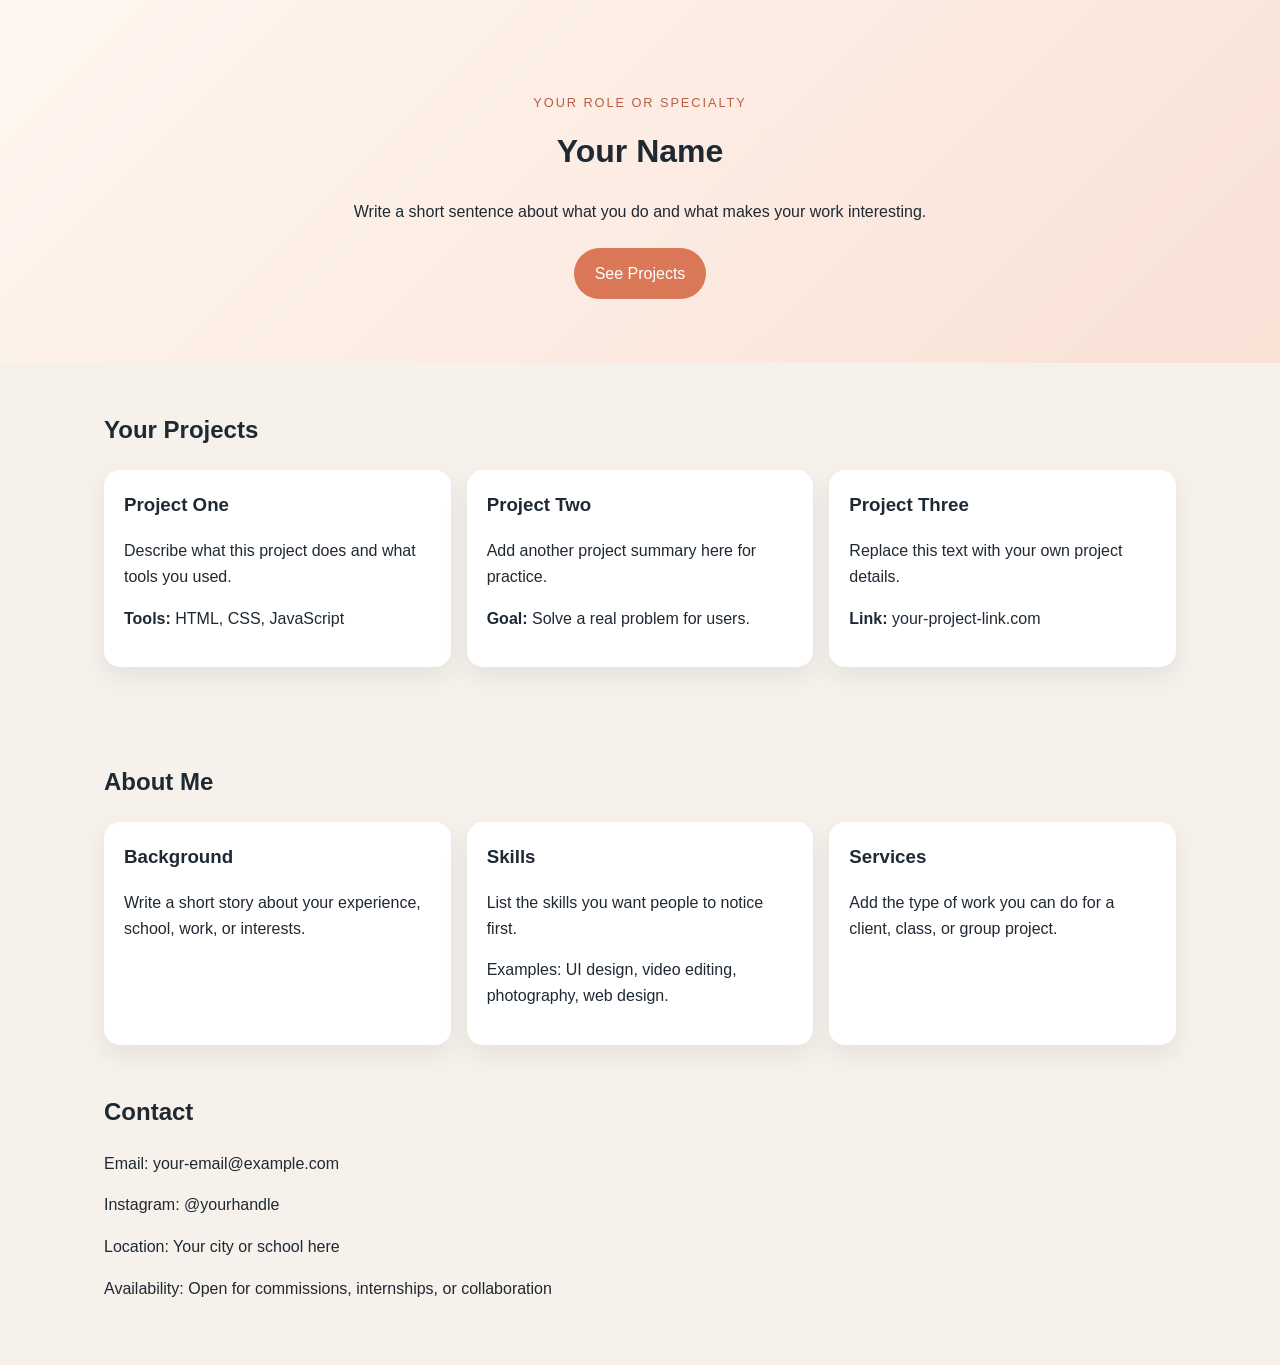
==== activity/01-portfolio/index.html @ 2806921c "Add presentation deck and activity website templates" ====
<!doctype html>
<html lang="en">
<head>
  <meta charset="UTF-8" />
  <meta name="viewport" content="width=device-width, initial-scale=1.0" />
  <title>Your Portfolio</title>
  <!-- This file connects your HTML structure to the CSS design. -->
  <link rel="stylesheet" href="styles.css" />
</head>
<body>
  <!-- Hero section: change this text first to introduce yourself. -->
  <header class="hero">
    <p class="eyebrow">Your role or specialty</p>
    <h1>Your Name</h1>
    <p class="intro">Write a short sentence about what you do and what makes your work interesting.</p>
    <a class="button" href="#projects">See Projects</a>
  </header>

  <main>
    <!-- Projects section: duplicate or remove cards as needed. -->
    <section class="section" id="projects">
      <h2>Your Projects</h2>
      <div class="grid">
        <article class="card">
          <h3>Project One</h3>
          <p>Describe what this project does and what tools you used.</p>
          <p><strong>Tools:</strong> HTML, CSS, JavaScript</p>
        </article>
        <article class="card">
          <h3>Project Two</h3>
          <p>Add another project summary here for practice.</p>
          <p><strong>Goal:</strong> Solve a real problem for users.</p>
        </article>
        <article class="card">
          <h3>Project Three</h3>
          <p>Replace this text with your own project details.</p>
          <p><strong>Link:</strong> your-project-link.com</p>
        </article>
      </div>
    </section>

    <section class="section">
      <h2>About Me</h2>
      <div class="grid">
        <article class="card">
          <h3>Background</h3>
          <p>Write a short story about your experience, school, work, or interests.</p>
        </article>
        <article class="card">
          <h3>Skills</h3>
          <p>List the skills you want people to notice first.</p>
          <p>Examples: UI design, video editing, photography, web design.</p>
        </article>
        <article class="card">
          <h3>Services</h3>
          <p>Add the type of work you can do for a client, class, or group project.</p>
        </article>
      </div>
    </section>

  <!-- Contact section: replace with your real contact details. -->
    <section class="section contact">
      <h2>Contact</h2>
      <p>Email: your-email@example.com</p>
      <p>Instagram: @yourhandle</p>
      <p>Location: Your city or school here</p>
      <p>Availability: Open for commissions, internships, or collaboration</p>
    </section>
  </main>
</body>
</html>
---- activity/01-portfolio/styles.css ----
/* Change these color variables first if you want a new theme quickly. */
:root {
  --page-bg: #f6f1eb;
  --card-bg: #ffffff;
  --text-color: #1f2933;
  --accent-color: #d97757;
  --accent-dark: #b85f45;
}

* {
  box-sizing: border-box;
}

body {
  margin: 0;
  font-family: Arial, sans-serif;
  background: var(--page-bg);
  color: var(--text-color);
  line-height: 1.6;
}

/* This styles the top introduction area with your name and short bio. */
.hero {
  padding: 5rem 1.5rem 4rem;
  text-align: center;
  background: linear-gradient(135deg, #fff7f0, #f9e1d6);
}

.eyebrow {
  text-transform: uppercase;
  letter-spacing: 0.15em;
  font-size: 0.8rem;
  color: var(--accent-dark);
}

h1,
h2,
h3 {
  margin-top: 0;
}

.intro {
  max-width: 40rem;
  margin: 1rem auto 0;
}

/* Reuse this class for any main call-to-action link or button. */
.button {
  display: inline-block;
  margin-top: 1.5rem;
  padding: 0.8rem 1.3rem;
  background: var(--accent-color);
  color: white;
  text-decoration: none;
  border-radius: 999px;
}

.section {
  max-width: 70rem;
  margin: 0 auto;
  padding: 3rem 1.5rem;
}

/* Auto-fit makes the project cards wrap nicely on smaller screens. */
.grid {
  display: grid;
  grid-template-columns: repeat(auto-fit, minmax(220px, 1fr));
  gap: 1rem;
}

/* Use this card style for projects, skills, or any content box. */
.card {
  background: var(--card-bg);
  padding: 1.25rem;
  border-radius: 1rem;
  box-shadow: 0 10px 24px rgba(31, 41, 51, 0.08);
}

.contact {
  padding-top: 0;
}
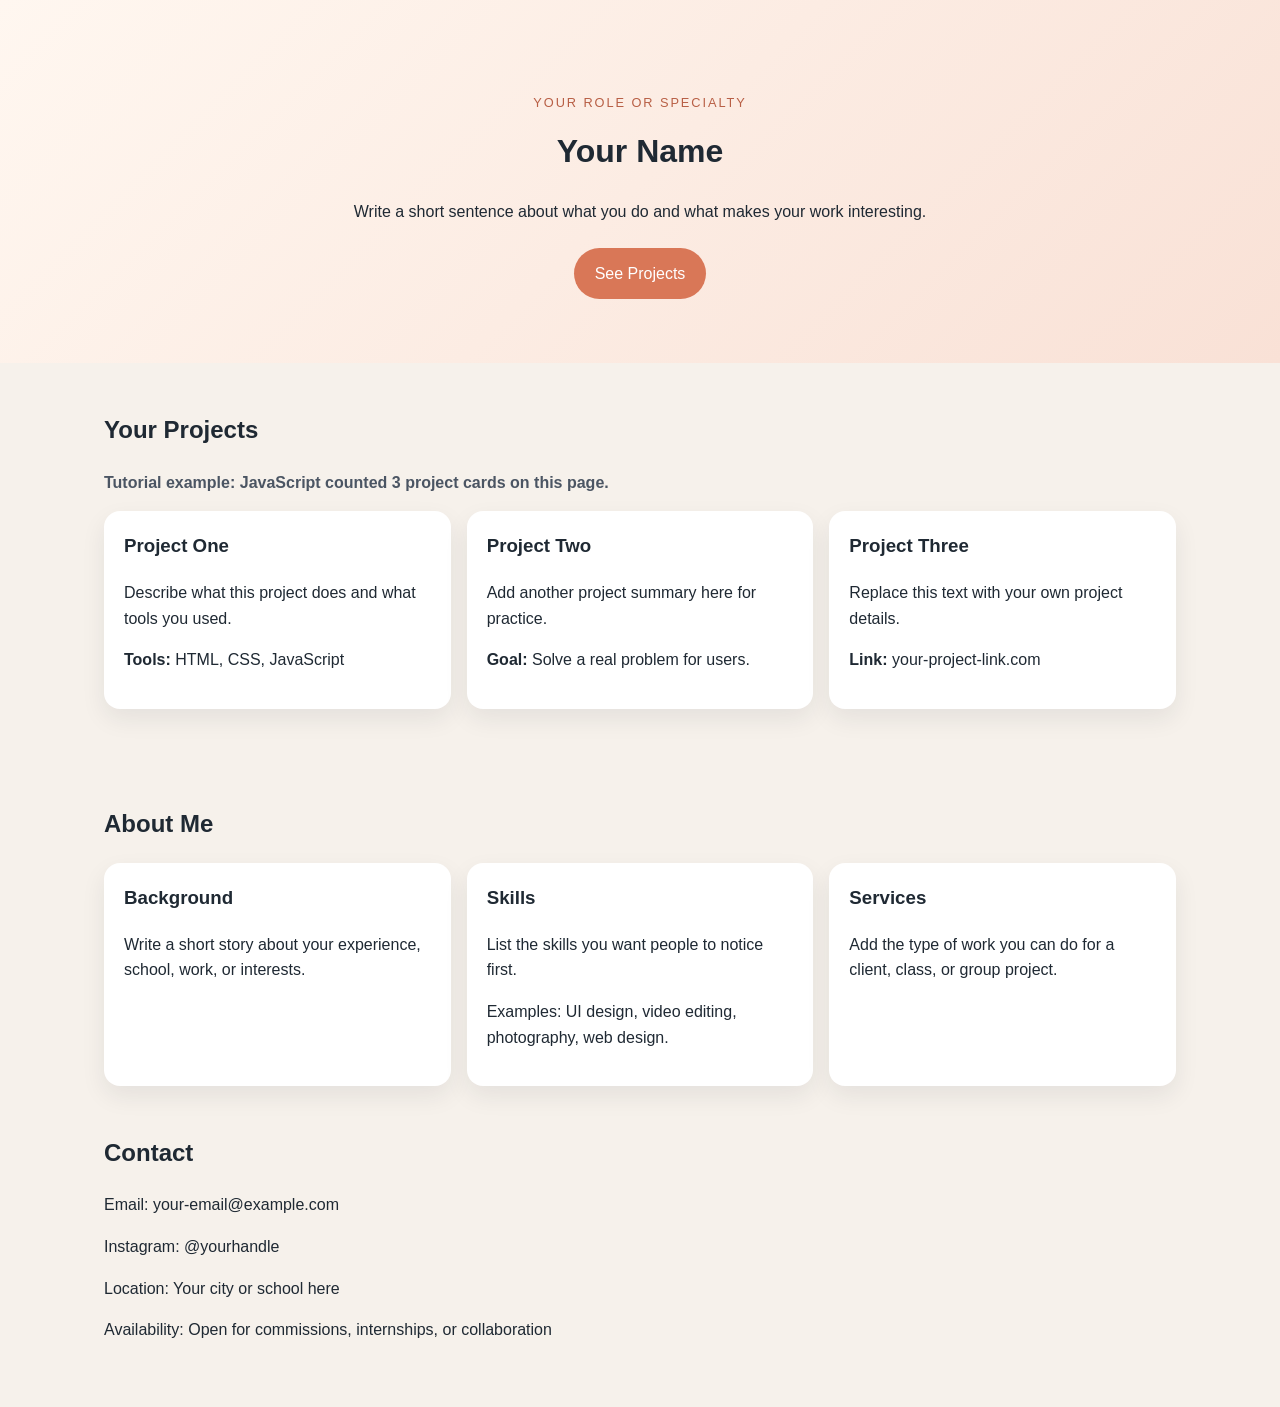
==== commit a357ba34: "activity js" ====
--- a/activity/01-portfolio/index.html
+++ b/activity/01-portfolio/index.html
@@ -67,5 +67,7 @@
       <p>Availability: Open for commissions, internships, or collaboration</p>
     </section>
   </main>
+  <!-- This page also uses a beginner-friendly JavaScript file. -->
+  <script src="script.js"></script>
 </body>
 </html>
